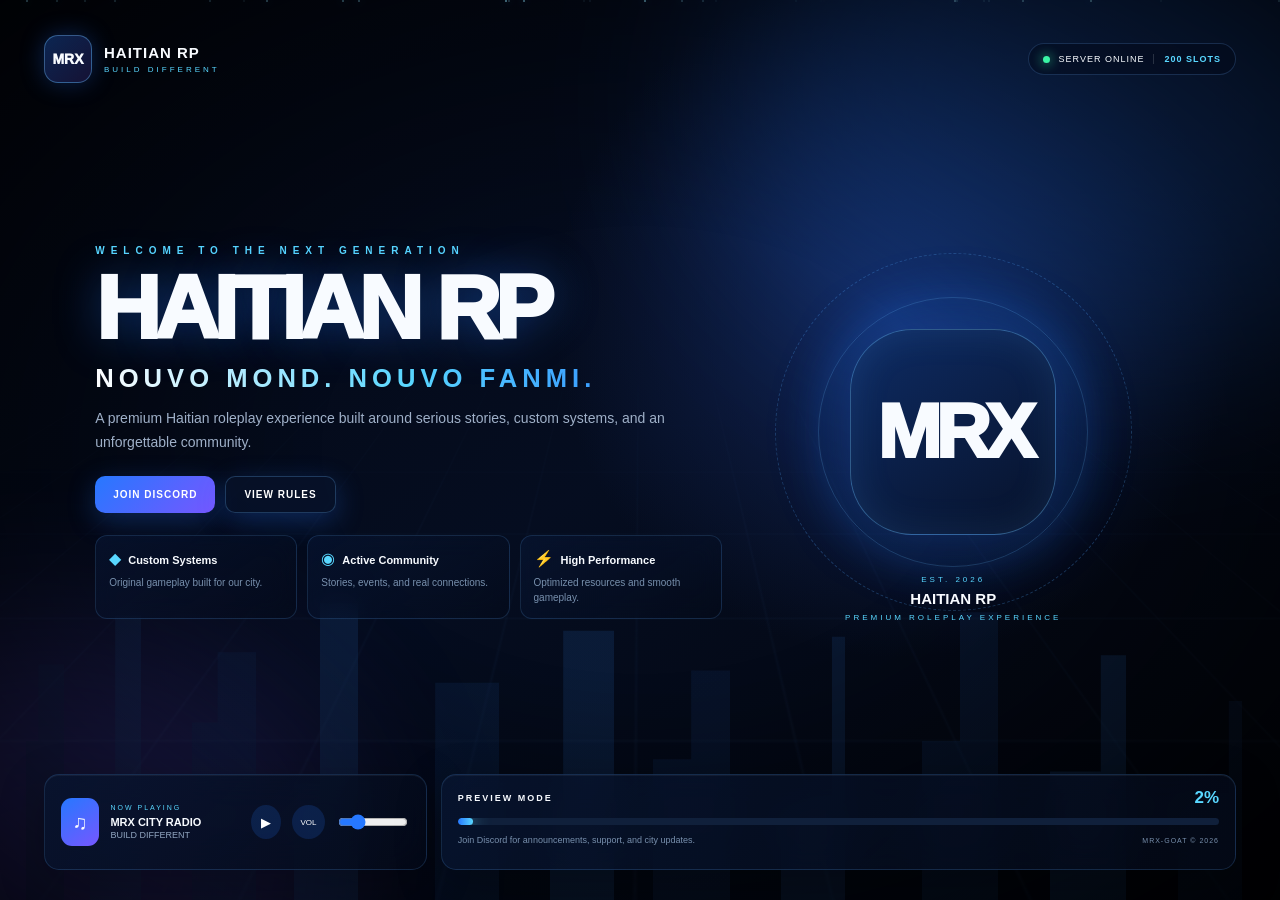
==== web/index.html @ 417f6a53 "feat: rebuild professional MRX Loading Screen v2" ====
<!doctype html>
<html lang="en">
<head>
  <meta charset="UTF-8">
  <meta name="viewport" content="width=device-width,initial-scale=1">
  <title>MRX Loading Screen</title>
  <link rel="stylesheet" href="style.css">
</head>
<body>
  <div class="scene" aria-hidden="true">
    <div class="aurora a"></div><div class="aurora b"></div><div class="grid"></div>
    <div class="city"></div><div id="particles"></div><div class="vignette"></div>
  </div>

  <main class="shell">
    <header>
      <div class="brand"><div id="miniLogo" class="mark">MRX</div><div><strong id="serverMini">HAITIAN RP</strong><span>BUILD DIFFERENT</span></div></div>
      <div class="status"><i></i><span>SERVER ONLINE</span><b id="playerCap">200 SLOTS</b></div>
    </header>

    <section class="hero">
      <div class="copy">
        <p id="label" class="eyebrow"></p>
        <h1 id="serverName"></h1>
        <h2 id="tagline"></h2>
        <p id="description" class="description"></p>
        <div class="actions"><button id="discordButton">JOIN DISCORD</button><button id="rulesButton" class="ghost">VIEW RULES</button></div>
        <div id="featureGrid" class="features"></div>
      </div>

      <aside class="identity-card">
        <div class="ring one"></div><div class="ring two"></div>
        <div id="heroLogo" class="hero-mark">MRX</div>
        <div class="identity-meta"><span>EST. 2026</span><b id="cardName"></b><small>PREMIUM ROLEPLAY EXPERIENCE</small></div>
      </aside>
    </section>

    <section id="rulesPanel" class="rules-panel">
      <div class="rules-head"><div><span>SERVER GUIDELINES</span><h3>ENTER PREPARED</h3></div><button id="closeRules">×</button></div>
      <div id="rulesList"></div>
    </section>

    <footer>
      <div class="radio glass">
        <div class="cover">♫</div><div class="track"><small>NOW PLAYING</small><b id="trackTitle"></b><span id="trackArtist"></span></div>
        <button id="playButton">▶</button><button id="muteButton">VOL</button><input id="volume" type="range" min="0" max="1" step=".01">
      </div>
      <div class="loader glass">
        <div class="loader-top"><span id="stage">CONNECTING TO SERVER</span><b id="percent">0%</b></div>
        <div class="bar"><div id="fill"></div><i></i></div>
        <div class="loader-bottom"><span id="tip"></span><small>MRX-GOAT © 2026</small></div>
      </div>
    </footer>
  </main>

  <audio id="audio"></audio>
  <script src="config.js"></script><script src="app.js"></script>
</body>
</html>
---- web/style.css ----
:root{--primary:#2678ff;--secondary:#59d7ff;--accent:#7657ff;--bg:#030712;--text:#f8fbff;--muted:#91a5c0;--glass:rgba(8,17,38,.72)}*{box-sizing:border-box}html,body{width:100%;height:100%;margin:0;overflow:hidden;background:var(--bg);color:var(--text);font-family:Inter,Segoe UI,Arial,sans-serif}.scene,.vignette{position:fixed;inset:0}.scene{background:radial-gradient(circle at 70% 35%,#112454 0,transparent 32%),linear-gradient(145deg,#030712,#050d20 50%,#02040a)}.vignette{background:radial-gradient(ellipse at center,transparent 35%,rgba(0,0,0,.72) 100%);z-index:6}.aurora{position:absolute;border-radius:50%;filter:blur(95px);opacity:.28;animation:drift 12s ease-in-out infinite alternate}.aurora.a{width:720px;height:520px;background:var(--primary);right:-170px;top:-160px}.aurora.b{width:550px;height:430px;background:var(--accent);left:-220px;bottom:-180px;animation-delay:-6s}.grid{position:absolute;inset:0;background-image:linear-gradient(rgba(94,171,255,.045) 1px,transparent 1px),linear-gradient(90deg,rgba(94,171,255,.045) 1px,transparent 1px);background-size:58px 58px;transform:perspective(600px) rotateX(58deg) scale(1.55) translateY(27%);mask-image:linear-gradient(transparent 10%,#000 62%,transparent)}.city{position:absolute;left:0;right:0;bottom:0;height:34%;opacity:.32;background:linear-gradient(90deg,transparent 2%,#102448 2% 5%,transparent 5% 7%,#173766 7% 11%,transparent 11% 15%,#0f2851 15% 20%,transparent 20% 23%,#194175 23% 28%,transparent 28% 34%,#102d59 34% 39%,transparent 39% 43%,#183d70 43% 48%,transparent 48% 51%,#10264d 51% 57%,transparent 57% 61%,#163563 61% 66%,transparent 66% 72%,#102a53 72% 78%,transparent 78% 82%,#194176 82% 88%,transparent 88% 92%,#10264c 92% 97%,transparent 97%);clip-path:polygon(0 100%,0 48%,3% 48%,3% 23%,6% 23%,6% 61%,9% 61%,9% 7%,12% 7%,12% 42%,17% 42%,17% 19%,21% 19%,21% 62%,25% 62%,25% 3%,29% 3%,29% 51%,34% 51%,34% 29%,39% 29%,39% 68%,44% 68%,44% 12%,49% 12%,49% 54%,54% 54%,54% 25%,59% 25%,59% 70%,65% 70%,65% 14%,69% 14%,69% 48%,75% 48%,75% 6%,80% 6%,80% 58%,86% 58%,86% 20%,91% 20%,91% 65%,96% 65%,96% 35%,100% 35%,100% 100%)}@keyframes drift{to{transform:translate(80px,50px) scale(1.12)}}#particles span{position:fixed;width:2px;height:2px;background:#8edfff;border-radius:50%;box-shadow:0 0 9px #4da9ff;animation:rise linear infinite}@keyframes rise{from{transform:translateY(105vh);opacity:0}15%{opacity:.8}to{transform:translateY(-10vh);opacity:0}}.shell{position:relative;z-index:10;width:100%;height:100%;padding:28px 44px 30px;display:grid;grid-template-rows:62px 1fr 96px;gap:16px}header{display:flex;align-items:center;justify-content:space-between}.brand{display:flex;align-items:center;gap:12px}.mark{width:48px;height:48px;border:1px solid rgba(105,189,255,.4);border-radius:14px;display:grid;place-items:center;font-size:14px;font-weight:1000;background:linear-gradient(135deg,rgba(38,120,255,.3),rgba(118,87,255,.18));box-shadow:0 0 25px rgba(38,120,255,.28)}.brand>div:last-child{display:flex;flex-direction:column}.brand strong{font-size:15px;letter-spacing:1px}.brand span{font-size:8px;letter-spacing:3px;color:var(--secondary);margin-top:4px}.status{display:flex;align-items:center;gap:9px;padding:10px 14px;border:1px solid rgba(104,174,255,.2);background:rgba(3,10,26,.48);border-radius:999px;font-size:9px;letter-spacing:1px}.status i{width:7px;height:7px;border-radius:50%;background:#3af5a5;box-shadow:0 0 12px #3af5a5;animation:pulse 1.5s infinite}.status b{padding-left:10px;border-left:1px solid rgba(255,255,255,.15);color:var(--secondary)}@keyframes pulse{50%{opacity:.25}}.hero{display:grid;grid-template-columns:1.15fr .85fr;align-items:center;min-height:0;padding:0 4vw}.copy{max-width:810px}.eyebrow{color:var(--secondary);font-size:10px;font-weight:800;letter-spacing:6px;margin:0 0 15px}.copy h1{font-size:clamp(62px,7vw,118px);line-height:.84;letter-spacing:-6px;margin:0;font-weight:1000;text-shadow:0 0 45px rgba(38,120,255,.38)}.copy h2{margin:18px 0 10px;font-size:clamp(16px,2vw,28px);letter-spacing:5px;color:transparent;background:linear-gradient(90deg,#fff,var(--secondary),var(--primary));background-clip:text}.description{max-width:650px;color:#9fb0c8;font-size:14px;line-height:1.7}.actions{display:flex;gap:10px;margin:22px 0}.actions button{border:0;border-radius:10px;padding:12px 18px;color:#fff;font-weight:900;font-size:10px;letter-spacing:1px;background:linear-gradient(135deg,var(--primary),var(--accent));box-shadow:0 8px 28px rgba(38,120,255,.28);cursor:pointer}.actions .ghost{background:rgba(8,20,47,.65);border:1px solid rgba(103,182,255,.25)}.features{display:grid;grid-template-columns:repeat(3,1fr);gap:10px;max-width:720px}.feature{padding:13px;border-radius:12px;border:1px solid rgba(104,178,255,.17);background:linear-gradient(145deg,rgba(8,22,52,.63),rgba(4,10,24,.42));backdrop-filter:blur(12px)}.feature i{color:var(--secondary);font-style:normal}.feature b{font-size:11px;margin-left:7px}.feature p{color:#7890ad;font-size:10px;line-height:1.45;margin:8px 0 0}.identity-card{position:relative;justify-self:center;width:min(31vw,450px);aspect-ratio:1;display:grid;place-items:center}.hero-mark{position:relative;z-index:3;width:52%;aspect-ratio:1;border-radius:30%;display:grid;place-items:center;font-size:clamp(45px,6vw,88px);font-weight:1000;letter-spacing:-6px;background:linear-gradient(145deg,#0e2c65,#071128);border:1px solid rgba(100,185,255,.42);box-shadow:0 0 65px rgba(38,120,255,.34),inset 0 0 38px rgba(84,172,255,.13)}.hero-mark img{width:80%;height:80%;object-fit:contain}.ring{position:absolute;border-radius:50%;border:1px solid rgba(92,180,255,.25)}.ring.one{inset:5%;animation:spin 18s linear infinite;border-style:dashed}.ring.two{inset:16%;box-shadow:0 0 55px rgba(37,116,255,.18),inset 0 0 45px rgba(37,116,255,.12)}@keyframes spin{to{transform:rotate(360deg)}}.identity-meta{position:absolute;z-index:4;bottom:2%;display:flex;flex-direction:column;align-items:center}.identity-meta span,.identity-meta small{font-size:8px;letter-spacing:3px;color:var(--secondary)}.identity-meta b{font-size:15px;margin:6px}.glass{border:1px solid rgba(97,174,255,.18);background:linear-gradient(135deg,rgba(8,21,48,.8),rgba(4,10,25,.72));box-shadow:0 14px 45px rgba(0,0,0,.25),inset 0 1px rgba(255,255,255,.05);backdrop-filter:blur(18px)}footer{display:grid;grid-template-columns:minmax(380px,.65fr) 1.35fr;gap:14px}.radio,.loader{border-radius:15px;padding:13px 16px}.radio{display:flex;align-items:center;gap:11px}.cover{width:48px;height:48px;display:grid;place-items:center;border-radius:11px;background:linear-gradient(145deg,var(--primary),var(--accent));font-size:20px}.track{min-width:130px;display:flex;flex-direction:column}.track small{font-size:7px;letter-spacing:2px;color:var(--secondary)}.track b{font-size:11px;margin-top:5px}.track span{color:var(--muted);font-size:9px;margin-top:2px}.radio button{border:0;color:#fff;background:rgba(38,120,255,.17);border-radius:50%;width:34px;height:34px;cursor:pointer}.radio #muteButton{font-size:8px;width:38px}.radio input{width:70px;accent-color:var(--primary)}.loader-top,.loader-bottom{display:flex;justify-content:space-between;align-items:center}.loader-top span{font-size:9px;letter-spacing:2px;font-weight:900}.loader-top b{font-size:17px;color:var(--secondary)}.bar{height:7px;background:#10203b;border-radius:99px;margin:10px 0;overflow:hidden;position:relative}.bar div{height:100%;width:0;background:linear-gradient(90deg,var(--primary),var(--secondary));border-radius:inherit;transition:width .2s;box-shadow:0 0 18px var(--secondary)}.bar i{position:absolute;inset:0;background:linear-gradient(90deg,transparent,rgba(255,255,255,.5),transparent);transform:translateX(-100%);animation:shine 2s infinite}@keyframes shine{to{transform:translateX(100%)}}.loader-bottom{font-size:9px;color:#7890ad}.loader-bottom small{font-size:7px;letter-spacing:1px}.rules-panel{position:fixed;z-index:20;right:45px;top:105px;width:min(460px,90vw);padding:22px;border:1px solid rgba(104,181,255,.28);border-radius:18px;background:rgba(4,11,27,.94);box-shadow:0 30px 90px #000,0 0 40px rgba(38,120,255,.18);backdrop-filter:blur(24px);transform:translateX(120%);opacity:0;transition:.35s}.rules-panel.open{transform:none;opacity:1}.rules-head{display:flex;justify-content:space-between}.rules-head span{color:var(--secondary);font-size:8px;letter-spacing:3px}.rules-head h3{font-size:24px;margin:6px 0 18px}.rules-head button{border:0;background:none;color:#fff;font-size:25px;cursor:pointer}.rule{display:grid;grid-template-columns:30px 1fr;gap:10px;padding:12px 0;border-top:1px solid rgba(255,255,255,.08);font-size:11px;color:#9aafc8;line-height:1.5}.rule b{color:var(--secondary)}@media(max-width:1050px){.shell{padding:20px}.hero{grid-template-columns:1fr}.identity-card{display:none}.copy h1{font-size:70px}.features{grid-template-columns:1fr 1fr}.feature:last-child{display:none}footer{grid-template-columns:1fr}.radio{display:none}}@media(max-height:720px){.description{display:none}.features{margin-top:8px}.copy h1{font-size:70px}.shell{grid-template-rows:52px 1fr 82px}}
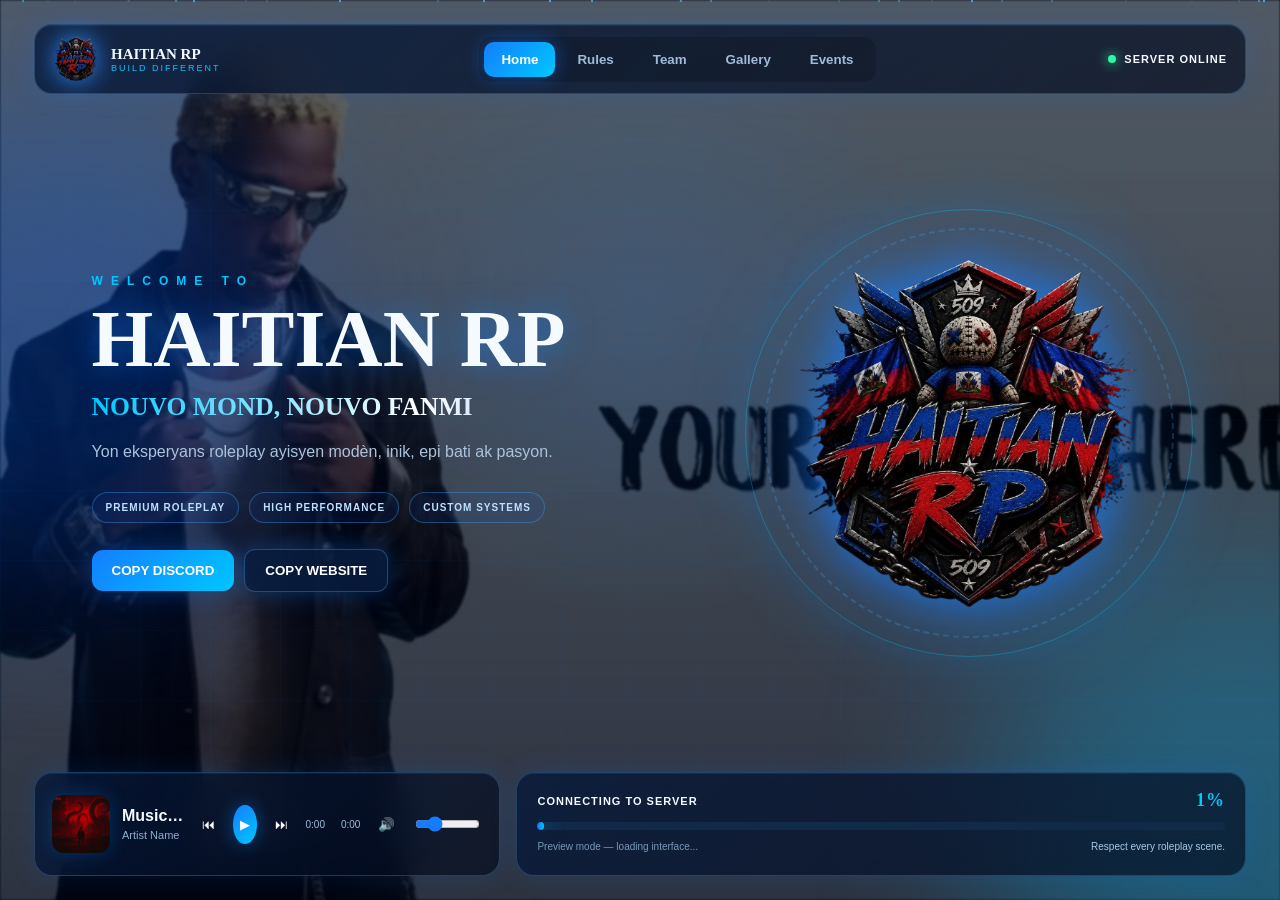
==== commit 1699c1f0: "fix: restore original loading screen and complete asset pack" ====
--- a/web/index.html
+++ b/web/index.html
@@ -1,59 +1,64 @@
 <!doctype html>
 <html lang="en">
 <head>
-  <meta charset="UTF-8">
-  <meta name="viewport" content="width=device-width,initial-scale=1">
-  <title>MRX Loading Screen</title>
-  <link rel="stylesheet" href="style.css">
+  <meta charset="UTF-8" />
+  <meta name="viewport" content="width=device-width, initial-scale=1.0" />
+  <title>MRX Nexus Loading Screen</title>
+  <link rel="stylesheet" href="style.css" />
 </head>
 <body>
-  <div class="scene" aria-hidden="true">
-    <div class="aurora a"></div><div class="aurora b"></div><div class="grid"></div>
-    <div class="city"></div><div id="particles"></div><div class="vignette"></div>
-  </div>
+  <video id="backgroundVideo" class="background-video" autoplay muted loop playsinline preload="auto"></video>
+  <div class="background-overlay"></div>
+  <div class="orb orb-one"></div><div class="orb orb-two"></div><div class="grid"></div><div id="particles"></div>
 
-  <main class="shell">
-    <header>
-      <div class="brand"><div id="miniLogo" class="mark">MRX</div><div><strong id="serverMini">HAITIAN RP</strong><span>BUILD DIFFERENT</span></div></div>
-      <div class="status"><i></i><span>SERVER ONLINE</span><b id="playerCap">200 SLOTS</b></div>
+  <main class="app-shell">
+    <header class="topbar glass">
+      <div class="brand-mini"><img id="miniLogo" alt="Logo"><div><strong id="miniName"></strong><span>BUILD DIFFERENT</span></div></div>
+      <nav id="navigation"></nav>
+      <div class="server-pill"><span class="pulse"></span><span id="serverStatus">SERVER ONLINE</span></div>
     </header>
 
-    <section class="hero">
-      <div class="copy">
-        <p id="label" class="eyebrow"></p>
-        <h1 id="serverName"></h1>
-        <h2 id="tagline"></h2>
-        <p id="description" class="description"></p>
-        <div class="actions"><button id="discordButton">JOIN DISCORD</button><button id="rulesButton" class="ghost">VIEW RULES</button></div>
-        <div id="featureGrid" class="features"></div>
+    <section id="pages" class="pages">
+      <article class="page active" data-page="home">
+        <div class="hero-copy">
+          <div class="eyebrow" id="eyebrow"></div>
+          <h1 id="serverName"></h1>
+          <h2 id="tagline"></h2>
+          <p id="description"></p>
+          <div class="hero-badges"><span>PREMIUM ROLEPLAY</span><span>HIGH PERFORMANCE</span><span>CUSTOM SYSTEMS</span></div>
+          <div class="quick-links"><button id="copyDiscord">COPY DISCORD</button><button id="copyWebsite" class="secondary">COPY WEBSITE</button></div>
+        </div>
+        <div class="hero-logo-wrap"><div class="logo-ring"></div><img id="heroLogo" alt="Server logo"><div class="logo-glow"></div></div>
+      </article>
+
+      <article class="page" data-page="rules"><div class="section-heading"><span>SERVER GUIDELINES</span><h2>RULES</h2><p>Know the rules before entering the city.</p></div><div id="rulesGrid" class="rules-grid"></div></article>
+      <article class="page" data-page="team"><div class="section-heading"><span>BEHIND THE CITY</span><h2>MEET THE TEAM</h2><p>The people building and protecting the experience.</p></div><div id="teamGrid" class="team-grid"></div></article>
+      <article class="page" data-page="gallery"><div class="section-heading"><span>COMMUNITY MOMENTS</span><h2>GALLERY</h2><p>Highlights from Haitian RP.</p></div><div class="gallery-stage glass"><button id="galleryPrev" class="arrow">‹</button><div class="gallery-image-wrap"><img id="galleryImage"><div class="gallery-caption"><strong id="galleryTitle"></strong><span id="galleryCaption"></span></div></div><button id="galleryNext" class="arrow">›</button></div><div id="galleryDots" class="gallery-dots"></div></article>
+      <article class="page" data-page="events"><div class="section-heading"><span>WHAT'S NEXT</span><h2>EVENTS</h2><p>Stay ready for upcoming community activities.</p></div><div id="eventsGrid" class="events-grid"></div></article>
+    </section>
+
+    <footer class="bottom-panel">
+      <div class="music-player glass">
+        <img id="musicCover" alt="Cover"><div class="track-meta"><strong id="musicTitle">No music configured</strong><span id="musicArtist">MRX Nexus</span></div>
+        <button id="prevTrack">⏮</button><button id="playPause" class="play">▶</button><button id="nextTrack">⏭</button>
+        <div class="time"><span id="currentTime">0:00</span><div id="seekBar" class="seek"><div id="seekFill"></div></div><span id="duration">0:00</span></div>
+        <button id="muteButton">🔊</button><input id="volume" type="range" min="0" max="1" step="0.01">
       </div>
 
-      <aside class="identity-card">
-        <div class="ring one"></div><div class="ring two"></div>
-        <div id="heroLogo" class="hero-mark">MRX</div>
-        <div class="identity-meta"><span>EST. 2026</span><b id="cardName"></b><small>PREMIUM ROLEPLAY EXPERIENCE</small></div>
-      </aside>
-    </section>
-
-    <section id="rulesPanel" class="rules-panel">
-      <div class="rules-head"><div><span>SERVER GUIDELINES</span><h3>ENTER PREPARED</h3></div><button id="closeRules">×</button></div>
-      <div id="rulesList"></div>
-    </section>
-
-    <footer>
-      <div class="radio glass">
-        <div class="cover">♫</div><div class="track"><small>NOW PLAYING</small><b id="trackTitle"></b><span id="trackArtist"></span></div>
-        <button id="playButton">▶</button><button id="muteButton">VOL</button><input id="volume" type="range" min="0" max="1" step=".01">
-      </div>
-      <div class="loader glass">
-        <div class="loader-top"><span id="stage">CONNECTING TO SERVER</span><b id="percent">0%</b></div>
-        <div class="bar"><div id="fill"></div><i></i></div>
-        <div class="loader-bottom"><span id="tip"></span><small>MRX-GOAT © 2026</small></div>
+      <div class="loading-panel glass">
+        <div class="loading-row"><span id="loadingText">CONNECTING TO SERVER</span><strong id="loadingPercent">0%</strong></div>
+        <div class="loading-track"><div id="loadingFill"></div><div class="loading-glow"></div></div>
+        <div class="loading-bottom"><span id="loadingStage">Preparing connection...</span><span id="tipText"></span></div>
       </div>
     </footer>
   </main>
 
   <audio id="audio"></audio>
-  <script src="config.js"></script><script src="app.js"></script>
+  <script src="assets/settings/config.js"></script>
+  <script src="assets/settings/rules.js"></script>
+  <script src="assets/settings/team.js"></script>
+  <script src="assets/settings/gallery.js"></script>
+  <script src="assets/settings/events.js"></script>
+  <script src="script.js"></script>
 </body>
 </html>
--- a/web/style.css
+++ b/web/style.css
@@ -1 +1,14 @@
-:root{--primary:#2678ff;--secondary:#59d7ff;--accent:#7657ff;--bg:#030712;--text:#f8fbff;--muted:#91a5c0;--glass:rgba(8,17,38,.72)}*{box-sizing:border-box}html,body{width:100%;height:100%;margin:0;overflow:hidden;background:var(--bg);color:var(--text);font-family:Inter,Segoe UI,Arial,sans-serif}.scene,.vignette{position:fixed;inset:0}.scene{background:radial-gradient(circle at 70% 35%,#112454 0,transparent 32%),linear-gradient(145deg,#030712,#050d20 50%,#02040a)}.vignette{background:radial-gradient(ellipse at center,transparent 35%,rgba(0,0,0,.72) 100%);z-index:6}.aurora{position:absolute;border-radius:50%;filter:blur(95px);opacity:.28;animation:drift 12s ease-in-out infinite alternate}.aurora.a{width:720px;height:520px;background:var(--primary);right:-170px;top:-160px}.aurora.b{width:550px;height:430px;background:var(--accent);left:-220px;bottom:-180px;animation-delay:-6s}.grid{position:absolute;inset:0;background-image:linear-gradient(rgba(94,171,255,.045) 1px,transparent 1px),linear-gradient(90deg,rgba(94,171,255,.045) 1px,transparent 1px);background-size:58px 58px;transform:perspective(600px) rotateX(58deg) scale(1.55) translateY(27%);mask-image:linear-gradient(transparent 10%,#000 62%,transparent)}.city{position:absolute;left:0;right:0;bottom:0;height:34%;opacity:.32;background:linear-gradient(90deg,transparent 2%,#102448 2% 5%,transparent 5% 7%,#173766 7% 11%,transparent 11% 15%,#0f2851 15% 20%,transparent 20% 23%,#194175 23% 28%,transparent 28% 34%,#102d59 34% 39%,transparent 39% 43%,#183d70 43% 48%,transparent 48% 51%,#10264d 51% 57%,transparent 57% 61%,#163563 61% 66%,transparent 66% 72%,#102a53 72% 78%,transparent 78% 82%,#194176 82% 88%,transparent 88% 92%,#10264c 92% 97%,transparent 97%);clip-path:polygon(0 100%,0 48%,3% 48%,3% 23%,6% 23%,6% 61%,9% 61%,9% 7%,12% 7%,12% 42%,17% 42%,17% 19%,21% 19%,21% 62%,25% 62%,25% 3%,29% 3%,29% 51%,34% 51%,34% 29%,39% 29%,39% 68%,44% 68%,44% 12%,49% 12%,49% 54%,54% 54%,54% 25%,59% 25%,59% 70%,65% 70%,65% 14%,69% 14%,69% 48%,75% 48%,75% 6%,80% 6%,80% 58%,86% 58%,86% 20%,91% 20%,91% 65%,96% 65%,96% 35%,100% 35%,100% 100%)}@keyframes drift{to{transform:translate(80px,50px) scale(1.12)}}#particles span{position:fixed;width:2px;height:2px;background:#8edfff;border-radius:50%;box-shadow:0 0 9px #4da9ff;animation:rise linear infinite}@keyframes rise{from{transform:translateY(105vh);opacity:0}15%{opacity:.8}to{transform:translateY(-10vh);opacity:0}}.shell{position:relative;z-index:10;width:100%;height:100%;padding:28px 44px 30px;display:grid;grid-template-rows:62px 1fr 96px;gap:16px}header{display:flex;align-items:center;justify-content:space-between}.brand{display:flex;align-items:center;gap:12px}.mark{width:48px;height:48px;border:1px solid rgba(105,189,255,.4);border-radius:14px;display:grid;place-items:center;font-size:14px;font-weight:1000;background:linear-gradient(135deg,rgba(38,120,255,.3),rgba(118,87,255,.18));box-shadow:0 0 25px rgba(38,120,255,.28)}.brand>div:last-child{display:flex;flex-direction:column}.brand strong{font-size:15px;letter-spacing:1px}.brand span{font-size:8px;letter-spacing:3px;color:var(--secondary);margin-top:4px}.status{display:flex;align-items:center;gap:9px;padding:10px 14px;border:1px solid rgba(104,174,255,.2);background:rgba(3,10,26,.48);border-radius:999px;font-size:9px;letter-spacing:1px}.status i{width:7px;height:7px;border-radius:50%;background:#3af5a5;box-shadow:0 0 12px #3af5a5;animation:pulse 1.5s infinite}.status b{padding-left:10px;border-left:1px solid rgba(255,255,255,.15);color:var(--secondary)}@keyframes pulse{50%{opacity:.25}}.hero{display:grid;grid-template-columns:1.15fr .85fr;align-items:center;min-height:0;padding:0 4vw}.copy{max-width:810px}.eyebrow{color:var(--secondary);font-size:10px;font-weight:800;letter-spacing:6px;margin:0 0 15px}.copy h1{font-size:clamp(62px,7vw,118px);line-height:.84;letter-spacing:-6px;margin:0;font-weight:1000;text-shadow:0 0 45px rgba(38,120,255,.38)}.copy h2{margin:18px 0 10px;font-size:clamp(16px,2vw,28px);letter-spacing:5px;color:transparent;background:linear-gradient(90deg,#fff,var(--secondary),var(--primary));background-clip:text}.description{max-width:650px;color:#9fb0c8;font-size:14px;line-height:1.7}.actions{display:flex;gap:10px;margin:22px 0}.actions button{border:0;border-radius:10px;padding:12px 18px;color:#fff;font-weight:900;font-size:10px;letter-spacing:1px;background:linear-gradient(135deg,var(--primary),var(--accent));box-shadow:0 8px 28px rgba(38,120,255,.28);cursor:pointer}.actions .ghost{background:rgba(8,20,47,.65);border:1px solid rgba(103,182,255,.25)}.features{display:grid;grid-template-columns:repeat(3,1fr);gap:10px;max-width:720px}.feature{padding:13px;border-radius:12px;border:1px solid rgba(104,178,255,.17);background:linear-gradient(145deg,rgba(8,22,52,.63),rgba(4,10,24,.42));backdrop-filter:blur(12px)}.feature i{color:var(--secondary);font-style:normal}.feature b{font-size:11px;margin-left:7px}.feature p{color:#7890ad;font-size:10px;line-height:1.45;margin:8px 0 0}.identity-card{position:relative;justify-self:center;width:min(31vw,450px);aspect-ratio:1;display:grid;place-items:center}.hero-mark{position:relative;z-index:3;width:52%;aspect-ratio:1;border-radius:30%;display:grid;place-items:center;font-size:clamp(45px,6vw,88px);font-weight:1000;letter-spacing:-6px;background:linear-gradient(145deg,#0e2c65,#071128);border:1px solid rgba(100,185,255,.42);box-shadow:0 0 65px rgba(38,120,255,.34),inset 0 0 38px rgba(84,172,255,.13)}.hero-mark img{width:80%;height:80%;object-fit:contain}.ring{position:absolute;border-radius:50%;border:1px solid rgba(92,180,255,.25)}.ring.one{inset:5%;animation:spin 18s linear infinite;border-style:dashed}.ring.two{inset:16%;box-shadow:0 0 55px rgba(37,116,255,.18),inset 0 0 45px rgba(37,116,255,.12)}@keyframes spin{to{transform:rotate(360deg)}}.identity-meta{position:absolute;z-index:4;bottom:2%;display:flex;flex-direction:column;align-items:center}.identity-meta span,.identity-meta small{font-size:8px;letter-spacing:3px;color:var(--secondary)}.identity-meta b{font-size:15px;margin:6px}.glass{border:1px solid rgba(97,174,255,.18);background:linear-gradient(135deg,rgba(8,21,48,.8),rgba(4,10,25,.72));box-shadow:0 14px 45px rgba(0,0,0,.25),inset 0 1px rgba(255,255,255,.05);backdrop-filter:blur(18px)}footer{display:grid;grid-template-columns:minmax(380px,.65fr) 1.35fr;gap:14px}.radio,.loader{border-radius:15px;padding:13px 16px}.radio{display:flex;align-items:center;gap:11px}.cover{width:48px;height:48px;display:grid;place-items:center;border-radius:11px;background:linear-gradient(145deg,var(--primary),var(--accent));font-size:20px}.track{min-width:130px;display:flex;flex-direction:column}.track small{font-size:7px;letter-spacing:2px;color:var(--secondary)}.track b{font-size:11px;margin-top:5px}.track span{color:var(--muted);font-size:9px;margin-top:2px}.radio button{border:0;color:#fff;background:rgba(38,120,255,.17);border-radius:50%;width:34px;height:34px;cursor:pointer}.radio #muteButton{font-size:8px;width:38px}.radio input{width:70px;accent-color:var(--primary)}.loader-top,.loader-bottom{display:flex;justify-content:space-between;align-items:center}.loader-top span{font-size:9px;letter-spacing:2px;font-weight:900}.loader-top b{font-size:17px;color:var(--secondary)}.bar{height:7px;background:#10203b;border-radius:99px;margin:10px 0;overflow:hidden;position:relative}.bar div{height:100%;width:0;background:linear-gradient(90deg,var(--primary),var(--secondary));border-radius:inherit;transition:width .2s;box-shadow:0 0 18px var(--secondary)}.bar i{position:absolute;inset:0;background:linear-gradient(90deg,transparent,rgba(255,255,255,.5),transparent);transform:translateX(-100%);animation:shine 2s infinite}@keyframes shine{to{transform:translateX(100%)}}.loader-bottom{font-size:9px;color:#7890ad}.loader-bottom small{font-size:7px;letter-spacing:1px}.rules-panel{position:fixed;z-index:20;right:45px;top:105px;width:min(460px,90vw);padding:22px;border:1px solid rgba(104,181,255,.28);border-radius:18px;background:rgba(4,11,27,.94);box-shadow:0 30px 90px #000,0 0 40px rgba(38,120,255,.18);backdrop-filter:blur(24px);transform:translateX(120%);opacity:0;transition:.35s}.rules-panel.open{transform:none;opacity:1}.rules-head{display:flex;justify-content:space-between}.rules-head span{color:var(--secondary);font-size:8px;letter-spacing:3px}.rules-head h3{font-size:24px;margin:6px 0 18px}.rules-head button{border:0;background:none;color:#fff;font-size:25px;cursor:pointer}.rule{display:grid;grid-template-columns:30px 1fr;gap:10px;padding:12px 0;border-top:1px solid rgba(255,255,255,.08);font-size:11px;color:#9aafc8;line-height:1.5}.rule b{color:var(--secondary)}@media(max-width:1050px){.shell{padding:20px}.hero{grid-template-columns:1fr}.identity-card{display:none}.copy h1{font-size:70px}.features{grid-template-columns:1fr 1fr}.feature:last-child{display:none}footer{grid-template-columns:1fr}.radio{display:none}}@media(max-height:720px){.description{display:none}.features{margin-top:8px}.copy h1{font-size:70px}.shell{grid-template-rows:52px 1fr 82px}}
+@import url('https://fonts.googleapis.com/css2?family=Inter:wght@400;500;600;700;800;900&family=Orbitron:wght@600;700;800;900&display=swap');
+:root{--primary:#147DFF;--secondary:#00C8FF;--glow:#2A8CFF;--bg:#020817;--panel:rgba(5,19,47,.72);--text:#F5FAFF;--muted:#8FAFD1}
+*{box-sizing:border-box}html,body{width:100%;height:100%;margin:0;overflow:hidden;background:var(--bg);color:var(--text);font-family:Inter,sans-serif}.background-video{position:fixed;inset:0;width:100%;height:100%;object-fit:cover;filter:saturate(.8) brightness(.65)}.background-overlay{position:fixed;inset:0;background:radial-gradient(circle at 50% 35%,rgba(20,125,255,.18),transparent 35%),linear-gradient(180deg,rgba(1,5,15,.5),rgba(1,7,23,.92))}.grid{position:fixed;inset:0;background-image:linear-gradient(rgba(0,157,255,.035) 1px,transparent 1px),linear-gradient(90deg,rgba(0,157,255,.035) 1px,transparent 1px);background-size:70px 70px;mask-image:linear-gradient(to bottom,transparent,black 20%,black 80%,transparent)}.orb{position:fixed;border-radius:50%;filter:blur(90px);opacity:.28}.orb-one{width:500px;height:500px;background:#005dff;left:-180px;top:10%}.orb-two{width:520px;height:520px;background:#00bfff;right:-220px;bottom:-180px}.glass{background:linear-gradient(135deg,rgba(7,25,58,.82),rgba(2,10,29,.66));border:1px solid rgba(89,178,255,.26);box-shadow:0 0 28px rgba(0,110,255,.14),inset 0 1px rgba(255,255,255,.06);backdrop-filter:blur(18px)}.app-shell{position:relative;z-index:2;height:100%;padding:24px 34px;display:grid;grid-template-rows:70px 1fr 104px;gap:18px}.topbar{border-radius:18px;padding:10px 18px;display:flex;align-items:center;justify-content:space-between}.brand-mini{display:flex;align-items:center;gap:12px;min-width:235px}.brand-mini img{width:46px;height:46px;object-fit:contain;filter:drop-shadow(0 0 12px var(--glow))}.brand-mini div{display:flex;flex-direction:column}.brand-mini strong{font-family:Orbitron;font-size:15px}.brand-mini span{font-size:9px;letter-spacing:2px;color:var(--secondary)}nav{display:flex;gap:5px;background:rgba(0,0,0,.18);padding:5px;border-radius:13px}nav button{border:0;color:#9fbbd8;background:transparent;padding:10px 17px;border-radius:10px;font-weight:800;text-transform:capitalize;cursor:pointer;transition:.25s}nav button:hover,nav button.active{background:linear-gradient(135deg,var(--primary),var(--secondary));color:white;box-shadow:0 0 20px rgba(20,125,255,.45)}.server-pill{min-width:160px;text-align:right;font-size:11px;font-weight:800;letter-spacing:1px}.pulse{display:inline-block;width:8px;height:8px;border-radius:50%;background:#2cf7a8;margin-right:8px;box-shadow:0 0 12px #2cf7a8;animation:pulse 1.5s infinite}@keyframes pulse{50%{opacity:.35}}.pages{position:relative;min-height:0}.page{position:absolute;inset:0;opacity:0;pointer-events:none;transform:translateY(14px);transition:.35s;overflow:auto;padding:18px 4.5vw}.page.active{opacity:1;pointer-events:auto;transform:none}.page[data-page=home]{display:grid;grid-template-columns:1.2fr .8fr;align-items:center;overflow:hidden}.eyebrow{color:var(--secondary);letter-spacing:8px;font-size:12px;font-weight:800;margin-bottom:15px}.hero-copy h1{font-family:Orbitron;font-size:clamp(56px,6.2vw,108px);line-height:.92;margin:0;text-shadow:0 0 30px rgba(20,125,255,.55)}.hero-copy h2{font-family:Orbitron;font-size:clamp(18px,2vw,32px);color:transparent;background:linear-gradient(90deg,var(--secondary),#fff,var(--primary));background-clip:text;margin:16px 0}.hero-copy p{max-width:670px;color:#acc3dc;font-size:16px;line-height:1.75}.hero-badges{display:flex;gap:10px;margin:26px 0}.hero-badges span{border:1px solid rgba(68,170,255,.35);background:rgba(0,90,255,.08);padding:9px 13px;border-radius:999px;color:#bfe1ff;font-size:10px;font-weight:800;letter-spacing:1px}.quick-links button{border:0;padding:13px 20px;border-radius:11px;background:linear-gradient(135deg,var(--primary),var(--secondary));color:white;font-weight:900;margin-right:10px;cursor:pointer;box-shadow:0 0 24px rgba(20,125,255,.35)}.quick-links .secondary{background:rgba(9,31,67,.8);border:1px solid rgba(89,178,255,.3)}.hero-logo-wrap{position:relative;display:grid;place-items:center}.hero-logo-wrap img{width:min(28vw,390px);height:min(28vw,390px);object-fit:contain;z-index:2;filter:drop-shadow(0 0 30px var(--primary))}.logo-ring{position:absolute;width:min(35vw,490px);height:min(35vw,490px);border-radius:50%;border:1px solid rgba(0,200,255,.35);box-shadow:0 0 60px rgba(0,140,255,.22),inset 0 0 55px rgba(0,140,255,.1);animation:spin 16s linear infinite}.logo-ring:after{content:'';position:absolute;inset:18px;border-radius:50%;border:2px dashed rgba(65,171,255,.23)}@keyframes spin{to{transform:rotate(360deg)}}.section-heading{text-align:center;margin-bottom:28px}.section-heading span{color:var(--secondary);font-size:10px;letter-spacing:5px;font-weight:900}.section-heading h2{font-family:Orbitron;font-size:42px;margin:8px 0}.section-heading p{color:var(--muted);margin:0}.rules-grid,.team-grid,.events-grid{display:grid;grid-template-columns:repeat(3,1fr);gap:16px;max-width:1250px;margin:auto}.rule-card,.team-card,.event-card{padding:20px;border-radius:16px;background:linear-gradient(145deg,rgba(7,28,65,.88),rgba(3,11,29,.74));border:1px solid rgba(73,170,255,.25);box-shadow:0 0 22px rgba(0,120,255,.09);transition:.25s}.rule-card:hover,.team-card:hover,.event-card:hover{transform:translateY(-5px);border-color:var(--secondary);box-shadow:0 0 30px rgba(0,140,255,.25)}.rule-card .number{font-family:Orbitron;color:var(--secondary);font-size:24px}.rule-card h3,.event-card h3{margin:10px 0}.rule-card p,.event-card p,.team-card p{color:#9fb7cf;line-height:1.55;font-size:13px}.team-card{text-align:center}.team-card img{width:92px;height:92px;border-radius:50%;object-fit:cover;border:3px solid var(--primary);box-shadow:0 0 22px var(--primary)}.team-card h3{margin:14px 0 4px}.team-card .role{color:var(--secondary);font-size:11px;font-weight:900;letter-spacing:1px}.team-card .discord{color:#cce9ff;font-size:12px}.gallery-stage{max-width:1100px;height:470px;margin:auto;border-radius:22px;padding:18px;display:grid;grid-template-columns:54px 1fr 54px;align-items:center;gap:15px}.gallery-image-wrap{height:100%;position:relative;border-radius:16px;overflow:hidden;background:#020817}.gallery-image-wrap img{width:100%;height:100%;object-fit:cover;transition:.3s}.gallery-caption{position:absolute;left:0;right:0;bottom:0;padding:50px 25px 22px;background:linear-gradient(transparent,rgba(1,8,24,.95));display:flex;flex-direction:column}.gallery-caption strong{font-family:Orbitron;font-size:24px}.gallery-caption span{color:#afc8e1;margin-top:5px}.arrow{width:46px;height:46px;border-radius:50%;border:1px solid rgba(69,176,255,.4);background:rgba(5,25,60,.9);color:white;font-size:27px;cursor:pointer}.gallery-dots{text-align:center;margin-top:14px}.gallery-dots button{width:24px;height:4px;border:0;border-radius:5px;background:#294565;margin:3px;cursor:pointer}.gallery-dots button.active{background:var(--secondary);box-shadow:0 0 12px var(--secondary)}.event-card .status{display:inline-block;padding:6px 10px;border-radius:99px;background:rgba(0,150,255,.13);color:var(--secondary);font-size:10px;font-weight:900}.event-meta{display:grid;grid-template-columns:1fr 1fr;gap:8px;font-size:12px;color:#c6dcf2}.bottom-panel{display:grid;grid-template-columns:minmax(420px,.78fr) 1.22fr;gap:16px}.music-player,.loading-panel{border-radius:18px;padding:14px 17px;display:flex;align-items:center;gap:12px}.music-player img{width:58px;height:58px;border-radius:12px;object-fit:cover;box-shadow:0 0 18px rgba(0,140,255,.25)}.track-meta{width:150px;min-width:0;display:flex;flex-direction:column}.track-meta strong,.track-meta span{overflow:hidden;text-overflow:ellipsis;white-space:nowrap}.track-meta span{color:var(--muted);font-size:11px;margin-top:4px}.music-player button{border:0;background:transparent;color:white;cursor:pointer}.music-player .play{width:39px;height:39px;border-radius:50%;background:linear-gradient(135deg,var(--primary),var(--secondary));box-shadow:0 0 18px rgba(0,140,255,.42)}.time{display:flex;align-items:center;gap:8px;flex:1;font-size:10px;color:#9ebbd7}.seek{height:4px;background:#1d395b;border-radius:99px;flex:1;cursor:pointer}.seek div{height:100%;width:0;background:linear-gradient(90deg,var(--primary),var(--secondary));border-radius:inherit;box-shadow:0 0 10px var(--secondary)}#volume{width:65px;accent-color:var(--primary)}.loading-panel{display:block;padding:17px 20px}.loading-row,.loading-bottom{display:flex;justify-content:space-between;align-items:center}.loading-row{font-size:11px;font-weight:900;letter-spacing:1px}.loading-row strong{font-family:Orbitron;color:var(--secondary);font-size:18px}.loading-track{height:8px;background:#102a48;border-radius:99px;margin:11px 0;position:relative;overflow:hidden}.loading-track>div:first-child{height:100%;width:0;background:linear-gradient(90deg,#126eff,var(--secondary));border-radius:inherit;transition:width .25s;box-shadow:0 0 20px var(--secondary)}.loading-bottom{font-size:10px;color:#7999b8}.loading-bottom span:last-child{text-align:right;color:#a9c9e8}#particles span{position:fixed;width:2px;height:2px;border-radius:50%;background:#5cc7ff;box-shadow:0 0 8px #2da6ff;animation:float linear infinite}@keyframes float{from{transform:translateY(110vh);opacity:0}20%{opacity:.8}to{transform:translateY(-10vh);opacity:0}}@media(max-width:1000px){.app-shell{padding:14px;grid-template-rows:62px 1fr 150px}.brand-mini{min-width:auto}.server-pill{display:none}nav button{padding:8px}.page[data-page=home]{grid-template-columns:1fr}.hero-logo-wrap{display:none}.rules-grid,.team-grid,.events-grid{grid-template-columns:repeat(2,1fr)}.bottom-panel{grid-template-columns:1fr}.music-player{display:none}.hero-copy h1{font-size:60px}} 
+
+/* Event poster added in v1.1.0 */
+.event-card .event-image {
+  width: 100%;
+  height: 132px;
+  object-fit: cover;
+  border-radius: 14px;
+  margin-bottom: 14px;
+  border: 1px solid rgba(54, 159, 255, 0.3);
+  box-shadow: 0 0 22px rgba(24, 125, 255, 0.18);
+}
